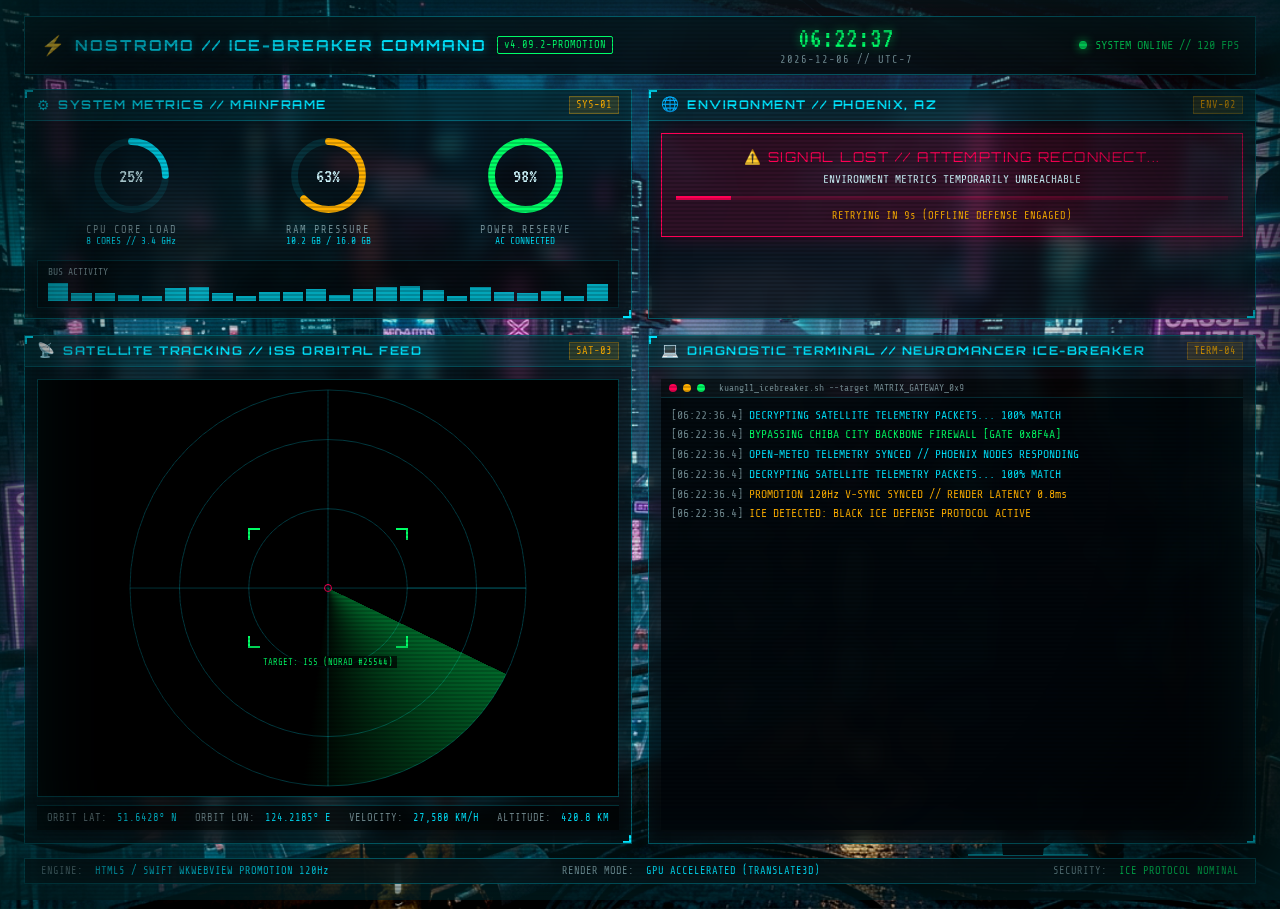
==== CyberpunkSaver/WebContent/index.html @ 202d662b "feat: initial commit for Cyberpunk Command Terminal macOS screensaver (.saver)" ====
<!DOCTYPE html>
<html lang="en">
<head>
  <meta charset="UTF-8">
  <meta name="viewport" content="width=device-width, initial-scale=1.0">
  <title>CYBERPUNK // NOSTROMO TELEMETRY TERMINAL</title>
  <link rel="preconnect" href="https://fonts.googleapis.com">
  <link rel="preconnect" href="https://fonts.gstatic.com" crossorigin>
  <link href="https://fonts.googleapis.com/css2?family=Share+Tech+Mono&family=VT323&family=Orbitron:wght@500;700;900&display=swap" rel="stylesheet">
  <link rel="stylesheet" href="styles.css">
</head>
<body>
  <!-- CRT Screen Overlay Effects -->
  <div class="crt-overlay"></div>
  <div class="scanlines"></div>
  <div class="vignette"></div>

  <!-- LAYER 1: Cyberpunk Balcony City Background & Cat -->
  <div id="layer-background" class="layer-bg">
    <div class="bg-image-wrapper">
      <img src="assets/background.jpg" alt="Cyberpunk City Panorama" id="bg-img">
      <div class="bg-glow"></div>
      <div class="sky-light-trails" id="light-trails"></div>
    </div>

    <!-- Black Cat on Balcony Ledge with Micro-animations -->
    <div class="cat-wrapper" title="Balcony Observer">
      <svg class="cat-svg" viewBox="0 0 120 140" xmlns="http://www.w3.org/2000/svg">
        <defs>
          <radialGradient id="cat-eye-glow" cx="50%" cy="50%" r="50%">
            <stop offset="0%" stop-color="#00ffcc" stop-opacity="1" />
            <stop offset="100%" stop-color="#005544" stop-opacity="0.8" />
          </radialGradient>
          <filter id="neon-glow-cat" x="-20%" y="-20%" width="140%" height="140%">
            <feGaussianBlur stdDeviation="2" result="blur" />
            <feComposite in="SourceGraphic" in2="blur" operator="over" />
          </filter>
        </defs>

        <!-- Balcony Ledge Silhouette Segment -->
        <rect x="0" y="125" width="120" height="15" fill="#0b0e14" />
        <line x1="0" y1="125" x2="120" y2="125" stroke="#00e5ff" stroke-width="1.5" opacity="0.6" />

        <!-- Cat Body Silhouette -->
        <path d="M 35,125 C 30,90 40,65 55,65 C 70,65 80,90 75,125 Z" fill="#05070a" />

        <!-- Cat Head & Ears -->
        <circle cx="55" cy="52" r="16" fill="#05070a" />

        <!-- Left Ear with Twitch Animation -->
        <polygon points="42,44 47,26 54,40" fill="#05070a" class="cat-ear ear-left" />
        <polygon points="44,43 47,29 52,40" fill="#ff0055" opacity="0.4" class="cat-ear ear-left" />

        <!-- Right Ear with Twitch Animation -->
        <polygon points="56,40 63,26 68,44" fill="#05070a" class="cat-ear ear-right" />
        <polygon points="58,40 63,29 66,43" fill="#ff0055" opacity="0.4" class="cat-ear ear-right" />

        <!-- Cybernetic Glowing Eyes (Looking out into the city) -->
        <ellipse cx="48" cy="50" rx="2.5" ry="3.5" fill="url(#cat-eye-glow)" class="cat-eye" />
        <ellipse cx="62" cy="50" rx="2.5" ry="3.5" fill="url(#cat-eye-glow)" class="cat-eye" />

        <!-- Cat Collar Neon Band -->
        <path d="M 43,64 Q 55,68 67,64" stroke="#ff0055" stroke-width="2" fill="none" filter="url(#neon-glow-cat)" />

        <!-- Animated Swaying Tail -->
        <path class="cat-tail" d="M 70,118 Q 95,110 90,80 Q 86,60 96,45" fill="none" stroke="#05070a" stroke-width="5" stroke-linecap="round" />
      </svg>
    </div>
  </div>

  <!-- LAYER 2: 120 FPS Matrix Phosphor Rain Overlay -->
  <canvas id="matrix-canvas" class="layer-matrix"></canvas>

  <!-- LAYER 3: Sci-Fi Nostromo Cassette-Futurist HUD Telemetry -->
  <div id="layer-hud" class="layer-hud">

    <!-- Top Header Bar -->
    <header class="hud-header">
      <div class="hud-brand">
        <span class="brand-icon">⚡</span>
        <span class="brand-title">NOSTROMO // ICE-BREAKER COMMAND</span>
        <span class="brand-tag">v4.09.2-PROMOTION</span>
      </div>
      <div class="hud-clock-widget">
        <div id="clock-time" class="clock-display">00:00:00</div>
        <div id="clock-date" class="date-display">2026-08-04 // UTC-7</div>
      </div>
      <div class="hud-status-badge">
        <span class="status-indicator live-pulse"></span>
        <span id="system-link-status">SYSTEM ONLINE // 120 FPS</span>
      </div>
    </header>

    <!-- Main HUD Grid Layout -->
    <main class="hud-grid">

      <!-- PANEL 1: System Metrics Gauge Panel -->
      <section class="hud-panel panel-sysmetrics" id="panel-sysmetrics">
        <div class="panel-header">
          <span class="panel-icon">⚙</span>
          <h2>SYSTEM METRICS // MAINFRAME</h2>
          <span class="panel-id">SYS-01</span>
        </div>
        <div class="panel-body">
          <div class="gauges-container">
            <!-- CPU Utilization -->
            <div class="gauge-card">
              <div class="gauge-svg-wrap">
                <svg viewBox="0 0 100 100" class="gauge-svg">
                  <circle class="gauge-bg" cx="50" cy="50" r="40" />
                  <circle class="gauge-fill gauge-cpu" cx="50" cy="50" r="40" id="gauge-cpu-fill" />
                </svg>
                <div class="gauge-val" id="cpu-val">42%</div>
              </div>
              <div class="gauge-label">CPU CORE LOAD</div>
              <div class="gauge-sub" id="cpu-sub">8 CORES // 3.4 GHz</div>
            </div>

            <!-- RAM Pressure -->
            <div class="gauge-card">
              <div class="gauge-svg-wrap">
                <svg viewBox="0 0 100 100" class="gauge-svg">
                  <circle class="gauge-bg" cx="50" cy="50" r="40" />
                  <circle class="gauge-fill gauge-ram" cx="50" cy="50" r="40" id="gauge-ram-fill" />
                </svg>
                <div class="gauge-val" id="ram-val">64%</div>
              </div>
              <div class="gauge-label">RAM PRESSURE</div>
              <div class="gauge-sub" id="ram-sub">10.2 GB / 16.0 GB</div>
            </div>

            <!-- Battery / Power State -->
            <div class="gauge-card">
              <div class="gauge-svg-wrap">
                <svg viewBox="0 0 100 100" class="gauge-svg">
                  <circle class="gauge-bg" cx="50" cy="50" r="40" />
                  <circle class="gauge-fill gauge-bat" cx="50" cy="50" r="40" id="gauge-bat-fill" />
                </svg>
                <div class="gauge-val" id="bat-val">98%</div>
              </div>
              <div class="gauge-label">POWER RESERVE</div>
              <div class="gauge-sub" id="bat-sub">AC CONNECTED</div>
            </div>
          </div>

          <!-- Micro Sparkline Activity -->
          <div class="sparkline-bar">
            <span class="sparkline-title">BUS ACTIVITY</span>
            <div class="sparkline-bars" id="sparkline-bars"></div>
          </div>
        </div>
      </section>

      <!-- PANEL 2: Phoenix AZ Environment & Weather Panel -->
      <section class="hud-panel panel-environment" id="panel-environment">
        <div class="panel-header">
          <span class="panel-icon">🌐</span>
          <h2>ENVIRONMENT // PHOENIX, AZ</h2>
          <span class="panel-id">ENV-02</span>
        </div>
        <div class="panel-body">
          <div id="env-content" class="env-content">
            <div class="env-primary">
              <div class="temp-big" id="env-temp">--°C</div>
              <div class="env-condition-wrap">
                <div class="env-condition" id="env-condition">FETCHING METEO TELEMETRY...</div>
                <div class="env-location">LAT 33.4484° N // LON 112.0740° W</div>
              </div>
            </div>

            <div class="env-grid">
              <div class="env-stat">
                <span class="stat-lbl">AIR QUALITY (AQI)</span>
                <span class="stat-val aqi-good" id="env-aqi">--</span>
              </div>
              <div class="env-stat">
                <span class="stat-lbl">HUMIDITY</span>
                <span class="stat-val" id="env-humidity">--%</span>
              </div>
              <div class="env-stat">
                <span class="stat-lbl">WIND SPEED</span>
                <span class="stat-val" id="env-wind">-- KM/H</span>
              </div>
              <div class="env-stat">
                <span class="stat-lbl">API SOURCE</span>
                <span class="stat-val text-dim">OPEN-METEO</span>
              </div>
            </div>
          </div>

          <!-- Fallback Alert Box -->
          <div id="env-fallback" class="fallback-box hidden">
            <div class="fallback-header">⚠️ SIGNAL LOST // ATTEMPTING RECONNECT...</div>
            <div class="fallback-msg">ENVIRONMENT METRICS TEMPORARILY UNREACHABLE</div>
            <div class="fallback-loader">
              <div class="loader-bar" id="fallback-bar"></div>
            </div>
            <div class="fallback-sub">RETRYING IN <span id="retry-timer">10</span>s (OFFLINE DEFENSE ENGAGED)</div>
          </div>
        </div>
      </section>

      <!-- PANEL 3: Satellite Tracking & ISS Feed Panel -->
      <section class="hud-panel panel-satellite" id="panel-satellite">
        <div class="panel-header">
          <span class="panel-icon">📡</span>
          <h2>SATELLITE TRACKING // ISS ORBITAL FEED</h2>
          <span class="panel-id">SAT-03</span>
        </div>
        <div class="panel-body sat-body">
          <div class="sat-viewport">
            <!-- Simulated Tactical Radar Canvas overlay -->
            <canvas id="radar-canvas" class="radar-canvas"></canvas>

            <div class="targeting-reticle">
              <div class="reticle-corner tl"></div>
              <div class="reticle-corner tr"></div>
              <div class="reticle-corner bl"></div>
              <div class="reticle-corner br"></div>
              <div class="reticle-crosshair"></div>
              <div class="reticle-tag">TARGET: ISS (NORAD #25544)</div>
            </div>

            <!-- Video Frame (Strictly Muted) -->
            <iframe
              id="iss-feed-iframe"
              class="sat-iframe"
              src="https://www.youtube-nocookie.com/embed/P9C25Un7xaM?autoplay=1&mute=1&controls=0&loop=1&playlist=P9C25Un7xaM&enablejsapi=1"
              title="ISS Live Orbit Stream"
              frameborder="0"
              allow="autoplay; encrypted-media"
              muted>
            </iframe>
          </div>

          <div class="sat-telemetry-bar">
            <div class="sat-readout">
              <span class="sat-lbl">ORBIT LAT:</span>
              <span class="sat-val" id="iss-lat">51.6428° N</span>
            </div>
            <div class="sat-readout">
              <span class="sat-lbl">ORBIT LON:</span>
              <span class="sat-val" id="iss-lon">124.2185° E</span>
            </div>
            <div class="sat-readout">
              <span class="sat-lbl">VELOCITY:</span>
              <span class="sat-val">27,580 KM/H</span>
            </div>
            <div class="sat-readout">
              <span class="sat-lbl">ALTITUDE:</span>
              <span class="sat-val">420.8 KM</span>
            </div>
          </div>
        </div>
      </section>

      <!-- PANEL 4: Diagnostic ICE-Breaker Console Terminal -->
      <section class="hud-panel panel-terminal" id="panel-terminal">
        <div class="panel-header">
          <span class="panel-icon">💻</span>
          <h2>DIAGNOSTIC TERMINAL // NEUROMANCER ICE-BREAKER</h2>
          <span class="panel-id">TERM-04</span>
        </div>
        <div class="panel-body terminal-body">
          <div class="terminal-toolbar">
            <span class="term-btn term-red"></span>
            <span class="term-btn term-yellow"></span>
            <span class="term-btn term-green"></span>
            <span class="term-title">kuang11_icebreaker.sh --target MATRIX_GATEWAY_0x9</span>
          </div>
          <div class="terminal-logs" id="terminal-logs">
            <!-- Dynamic typewriter logs populated via app.js -->
          </div>
        </div>
      </section>

    </main>

    <!-- Footer Bar -->
    <footer class="hud-footer">
      <div class="footer-item">
        <span class="footer-label">ENGINE:</span>
        <span class="footer-val">HTML5 / SWIFT WKWEBVIEW PROMOTION 120Hz</span>
      </div>
      <div class="footer-item">
        <span class="footer-label">RENDER MODE:</span>
        <span class="footer-val">GPU ACCELERATED (TRANSLATE3D)</span>
      </div>
      <div class="footer-item">
        <span class="footer-label">SECURITY:</span>
        <span class="footer-val text-green">ICE PROTOCOL NOMINAL</span>
      </div>
    </footer>

  </div>

  <script src="app.js"></script>
</body>
</html>
---- CyberpunkSaver/WebContent/styles.css ----
/* ==========================================================================
   CYBERPUNK // NOSTROMO HUD DESIGN SYSTEM & STYLESHEET
   Cassette-Futurist Wireframe Aesthetic for ProMotion 120 FPS Screensaver
   ========================================================================== */

:root {
  --bg-dark: #040609;
  --panel-bg: rgba(6, 12, 16, 0.72);
  --panel-border: rgba(0, 229, 255, 0.4);
  --panel-border-bright: #00e5ff;
  
  --neon-green: #00ff66;
  --neon-cyan: #00e5ff;
  --neon-amber: #ffb000;
  --neon-pink: #ff0055;
  --neon-blue: #0077ff;
  
  --text-main: #d0f8ff;
  --text-dim: rgba(208, 248, 255, 0.55);
  
  --font-mono: 'Share Tech Mono', 'Courier New', monospace;
  --font-display: 'Orbitron', sans-serif;
  --font-crt: 'VT323', monospace;
}

*, *::before, *::after {
  box-sizing: border-box;
  margin: 0;
  padding: 0;
}

html, body {
  width: 100%;
  height: 100%;
  overflow: hidden;
  background-color: var(--bg-dark);
  color: var(--text-main);
  font-family: var(--font-mono);
  user-select: none;
  -webkit-font-smoothing: antialiased;
}

/* ==========================================================================
   CRT SCREEN EFFECTS (Scanlines, CRT Flicker, Vignette)
   ========================================================================== */

.crt-overlay {
  position: absolute;
  top: 0; left: 0; width: 100%; height: 100%;
  pointer-events: none;
  z-index: 100;
  background: radial-gradient(circle at center, transparent 60%, rgba(0, 0, 0, 0.6) 100%);
}

.scanlines {
  position: absolute;
  top: 0; left: 0; width: 100%; height: 100%;
  pointer-events: none;
  z-index: 101;
  background: linear-gradient(
    rgba(18, 16, 16, 0) 50%, 
    rgba(0, 0, 0, 0.25) 50%
  );
  background-size: 100% 4px;
  opacity: 0.7;
}

.vignette {
  position: absolute;
  top: 0; left: 0; width: 100%; height: 100%;
  pointer-events: none;
  z-index: 102;
  box-shadow: inset 0 0 100px rgba(0, 229, 255, 0.15), inset 0 0 40px rgba(0, 0, 0, 0.9);
}

/* ==========================================================================
   LAYER 1: BACKGROUND CITY PANORAMA & BLACK CAT
   ========================================================================== */

.layer-bg {
  position: absolute;
  top: 0; left: 0; width: 100%; height: 100%;
  z-index: 1;
  transform: translate3d(0, 0, 0);
  will-change: transform;
}

.bg-image-wrapper {
  position: relative;
  width: 100%;
  height: 100%;
}

#bg-img {
  width: 100%;
  height: 100%;
  object-fit: cover;
  filter: contrast(1.1) brightness(0.85) saturate(1.2);
  transform: scale(1.02);
}

.bg-glow {
  position: absolute;
  top: 0; left: 0; width: 100%; height: 100%;
  background: radial-gradient(circle at 70% 30%, rgba(255, 0, 85, 0.15), transparent 50%),
              radial-gradient(circle at 20% 70%, rgba(0, 229, 255, 0.12), transparent 50%);
  mix-blend-mode: screen;
  pointer-events: none;
}

/* Black Cat on Balcony Animation */
.cat-wrapper {
  position: absolute;
  bottom: 30px;
  right: 15%;
  width: 120px;
  height: 140px;
  z-index: 3;
  filter: drop-shadow(0 0 8px rgba(0, 229, 255, 0.4));
  transform: translate3d(0, 0, 0);
}

.cat-svg {
  width: 100%;
  height: 100%;
}

/* Cat Ear Twitch Animations */
.ear-left {
  transform-origin: 47px 35px;
  animation: earTwitchLeft 8s infinite ease-in-out;
}

.ear-right {
  transform-origin: 63px 35px;
  animation: earTwitchRight 9s infinite ease-in-out;
}

@keyframes earTwitchLeft {
  0%, 90%, 100% { transform: rotate(0deg); }
  92% { transform: rotate(-8deg); }
  94% { transform: rotate(2deg); }
  96% { transform: rotate(-4deg); }
}

@keyframes earTwitchRight {
  0%, 88%, 100% { transform: rotate(0deg); }
  90% { transform: rotate(6deg); }
  92% { transform: rotate(-2deg); }
  95% { transform: rotate(8deg); }
}

/* Cat Tail Sway Animation */
.cat-tail {
  transform-origin: 70px 118px;
  animation: tailSway 5s infinite ease-in-out;
}

@keyframes tailSway {
  0%, 100% {
    d: path("M 70,118 Q 95,110 90,80 Q 86,60 96,45");
  }
  50% {
    d: path("M 70,118 Q 102,112 95,75 Q 90,55 104,40");
  }
}

/* ==========================================================================
   LAYER 2: MATRIX PHOSPHOR RAIN (HTML5 CANVAS)
   ========================================================================== */

.layer-matrix {
  position: absolute;
  top: 0; left: 0; width: 100%; height: 100%;
  z-index: 2;
  pointer-events: none;
  opacity: 0.25; /* 25% Opacity so background city remains crisp */
  mix-blend-mode: screen;
  transform: translate3d(0, 0, 0);
  will-change: transform;
}

/* ==========================================================================
   LAYER 3: SCI-FI HUD TELEMETRY OVERLAY
   ========================================================================== */

.layer-hud {
  position: absolute;
  top: 0; left: 0; width: 100%; height: 100%;
  z-index: 10;
  display: flex;
  flex-direction: column;
  justify-content: space-between;
  padding: 16px 24px;
  pointer-events: none;
  transform: translate3d(0, 0, 0);
}

.hud-panel {
  pointer-events: auto;
  background: var(--panel-bg);
  backdrop-filter: blur(8px);
  -webkit-backdrop-filter: blur(8px);
  border: 1px solid var(--panel-border);
  box-shadow: 0 0 15px rgba(0, 229, 255, 0.08), inset 0 0 15px rgba(0, 229, 255, 0.05);
  position: relative;
  overflow: hidden;
}

/* Nostromo Corner Wireframe Accents */
.hud-panel::before {
  content: '';
  position: absolute;
  top: 0; left: 0;
  width: 8px; height: 8px;
  border-top: 2px solid var(--neon-cyan);
  border-left: 2px solid var(--neon-cyan);
}

.hud-panel::after {
  content: '';
  position: absolute;
  bottom: 0; right: 0;
  width: 8px; height: 8px;
  border-bottom: 2px solid var(--neon-cyan);
  border-right: 2px solid var(--neon-cyan);
}

.panel-header {
  background: rgba(0, 229, 255, 0.1);
  border-bottom: 1px solid rgba(0, 229, 255, 0.25);
  padding: 6px 12px;
  display: flex;
  align-items: center;
  gap: 8px;
}

.panel-icon {
  color: var(--neon-cyan);
  font-size: 0.9rem;
}

.panel-header h2 {
  font-family: var(--font-display);
  font-size: 0.75rem;
  letter-spacing: 1.5px;
  color: var(--neon-cyan);
  flex-grow: 1;
}

.panel-id {
  font-size: 0.65rem;
  color: var(--neon-amber);
  background: rgba(255, 176, 0, 0.15);
  padding: 2px 6px;
  border: 1px solid rgba(255, 176, 0, 0.3);
}

.panel-body {
  padding: 12px;
}

/* Header Bar */
.hud-header {
  display: flex;
  justify-content: space-between;
  align-items: center;
  background: rgba(6, 12, 16, 0.85);
  border: 1px solid var(--panel-border);
  padding: 8px 16px;
  backdrop-filter: blur(10px);
}

.hud-brand {
  display: flex;
  align-items: center;
  gap: 10px;
}

.brand-icon {
  color: var(--neon-amber);
  font-size: 1.2rem;
  animation: pulseAmber 2s infinite alternate;
}

.brand-title {
  font-family: var(--font-display);
  font-size: 0.95rem;
  font-weight: 700;
  letter-spacing: 2px;
  color: var(--neon-cyan);
  text-shadow: 0 0 8px rgba(0, 229, 255, 0.5);
}

.brand-tag {
  font-size: 0.65rem;
  color: var(--neon-green);
  border: 1px solid var(--neon-green);
  padding: 2px 6px;
  border-radius: 2px;
}

.hud-clock-widget {
  text-align: center;
}

.clock-display {
  font-family: var(--font-crt);
  font-size: 1.8rem;
  color: var(--neon-green);
  text-shadow: 0 0 10px rgba(0, 255, 102, 0.6);
  line-height: 1;
}

.date-display {
  font-size: 0.65rem;
  color: var(--text-dim);
  letter-spacing: 1px;
}

.hud-status-badge {
  display: flex;
  align-items: center;
  gap: 8px;
  font-size: 0.75rem;
  color: var(--neon-green);
}

.live-pulse {
  width: 8px;
  height: 8px;
  background-color: var(--neon-green);
  border-radius: 50%;
  box-shadow: 0 0 10px var(--neon-green);
  animation: blinkGreen 1s infinite alternate;
}

/* HUD Grid Layout */
.hud-grid {
  display: grid;
  grid-template-columns: 1fr 1fr;
  grid-template-rows: 230px 1fr;
  gap: 16px;
  margin: 14px 0;
  flex-grow: 1;
}

/* Gauges Container */
.gauges-container {
  display: flex;
  justify-content: space-around;
  align-items: center;
  gap: 12px;
}

.gauge-card {
  display: flex;
  flex-direction: column;
  align-items: center;
}

.gauge-svg-wrap {
  position: relative;
  width: 85px;
  height: 85px;
}

.gauge-svg {
  width: 100%;
  height: 100%;
  transform: rotate(-90deg);
}

.gauge-bg {
  fill: none;
  stroke: rgba(0, 229, 255, 0.12);
  stroke-width: 8;
}

.gauge-fill {
  fill: none;
  stroke-width: 8;
  stroke-dasharray: 251.2;
  stroke-dashoffset: 120;
  stroke-linecap: round;
  transition: stroke-dashoffset 0.5s ease-out;
}

.gauge-cpu { stroke: var(--neon-cyan); }
.gauge-ram { stroke: var(--neon-amber); }
.gauge-bat { stroke: var(--neon-green); }

.gauge-val {
  position: absolute;
  top: 50%; left: 50%;
  transform: translate(-50%, -50%);
  font-family: var(--font-crt);
  font-size: 1.3rem;
  color: var(--text-main);
}

.gauge-label {
  font-size: 0.65rem;
  color: var(--text-dim);
  margin-top: 6px;
  letter-spacing: 1px;
}

.gauge-sub {
  font-size: 0.6rem;
  color: var(--neon-cyan);
}

/* Sparkline Bar */
.sparkline-bar {
  margin-top: 14px;
  background: rgba(0, 0, 0, 0.4);
  padding: 6px 10px;
  border: 1px solid rgba(0, 229, 255, 0.15);
}

.sparkline-title {
  font-size: 0.6rem;
  color: var(--text-dim);
  display: block;
  margin-bottom: 4px;
}

.sparkline-bars {
  display: flex;
  align-items: flex-end;
  height: 20px;
  gap: 3px;
}

.sparkline-col {
  flex-grow: 1;
  background: var(--neon-cyan);
  opacity: 0.7;
  transition: height 0.3s ease;
}

/* Environment Panel */
.env-primary {
  display: flex;
  align-items: center;
  gap: 16px;
  margin-bottom: 14px;
}

.temp-big {
  font-family: var(--font-crt);
  font-size: 3.2rem;
  color: var(--neon-amber);
  text-shadow: 0 0 12px rgba(255, 176, 0, 0.5);
  line-height: 1;
}

.env-condition {
  font-size: 0.9rem;
  color: var(--text-main);
  letter-spacing: 1px;
}

.env-location {
  font-size: 0.65rem;
  color: var(--text-dim);
  margin-top: 4px;
}

.env-grid {
  display: grid;
  grid-template-columns: 1fr 1fr;
  gap: 10px;
  background: rgba(0, 0, 0, 0.3);
  padding: 10px;
  border: 1px solid rgba(0, 229, 255, 0.15);
}

.env-stat {
  display: flex;
  flex-direction: column;
}

.stat-lbl {
  font-size: 0.6rem;
  color: var(--text-dim);
}

.stat-val {
  font-size: 0.85rem;
  color: var(--neon-green);
  font-weight: bold;
}

.aqi-good { color: var(--neon-green); }
.aqi-moderate { color: var(--neon-amber); }
.aqi-unhealthy { color: var(--neon-pink); }

/* Fallback Alert Styling */
.fallback-box {
  background: rgba(255, 0, 85, 0.15);
  border: 1px solid var(--neon-pink);
  padding: 14px;
  text-align: center;
  box-shadow: 0 0 20px rgba(255, 0, 85, 0.2);
}

.fallback-box.hidden { display: none; }

.fallback-header {
  font-family: var(--font-display);
  font-size: 0.85rem;
  color: var(--neon-pink);
  letter-spacing: 1.5px;
  animation: blinkRed 1s infinite alternate;
}

.fallback-msg {
  font-size: 0.7rem;
  color: var(--text-main);
  margin: 8px 0;
}

.fallback-loader {
  width: 100%;
  height: 4px;
  background: rgba(255, 0, 85, 0.2);
  margin: 10px 0;
  overflow: hidden;
}

.loader-bar {
  width: 0%;
  height: 100%;
  background: var(--neon-pink);
  transition: width 1s linear;
}

.fallback-sub {
  font-size: 0.65rem;
  color: var(--neon-amber);
}

/* Satellite Tracking Panel */
.sat-body {
  display: flex;
  flex-direction: column;
  height: calc(100% - 32px);
}

.sat-viewport {
  position: relative;
  flex-grow: 1;
  background: #000;
  border: 1px solid rgba(0, 229, 255, 0.3);
  overflow: hidden;
}

.sat-iframe {
  width: 100%;
  height: 100%;
  border: none;
  filter: contrast(1.2) hue-rotate(180deg) saturate(1.5);
  opacity: 0.8;
  pointer-events: none;
}

.radar-canvas {
  position: absolute;
  top: 0; left: 0; width: 100%; height: 100%;
  pointer-events: none;
  z-index: 2;
}

.targeting-reticle {
  position: absolute;
  top: 50%; left: 50%;
  transform: translate(-50%, -50%);
  width: 160px; height: 120px;
  pointer-events: none;
  z-index: 3;
}

.reticle-corner {
  position: absolute;
  width: 12px; height: 12px;
  border-color: var(--neon-green);
  border-style: solid;
}
.reticle-corner.tl { top: 0; left: 0; border-width: 2px 0 0 2px; }
.reticle-corner.tr { top: 0; right: 0; border-width: 2px 2px 0 0; }
.reticle-corner.bl { bottom: 0; left: 0; border-width: 0 0 2px 2px; }
.reticle-corner.br { bottom: 0; right: 0; border-width: 0 2px 2px 0; }

.reticle-crosshair {
  position: absolute;
  top: 50%; left: 50%;
  transform: translate(-50%, -50%);
  width: 8px; height: 8px;
  border: 1px solid var(--neon-pink);
  border-radius: 50%;
}

.reticle-tag {
  position: absolute;
  bottom: -20px;
  left: 50%;
  transform: translateX(-50%);
  font-size: 0.55rem;
  color: var(--neon-green);
  background: rgba(0, 0, 0, 0.7);
  padding: 1px 4px;
  white-space: nowrap;
}

.sat-telemetry-bar {
  display: flex;
  justify-content: space-between;
  background: rgba(0, 0, 0, 0.6);
  padding: 6px 10px;
  border-top: 1px solid rgba(0, 229, 255, 0.2);
  margin-top: 8px;
}

.sat-readout {
  font-size: 0.65rem;
}
.sat-lbl { color: var(--text-dim); margin-right: 4px; }
.sat-val { color: var(--neon-cyan); }

/* Diagnostic ICE Terminal Panel */
.terminal-body {
  height: calc(100% - 32px);
  display: flex;
  flex-direction: column;
}

.terminal-toolbar {
  display: flex;
  align-items: center;
  gap: 6px;
  background: rgba(0, 0, 0, 0.5);
  padding: 4px 8px;
  border-bottom: 1px solid rgba(0, 229, 255, 0.15);
}

.term-btn {
  width: 8px; height: 8px;
  border-radius: 50%;
}
.term-red { background: var(--neon-pink); }
.term-yellow { background: var(--neon-amber); }
.term-green { background: var(--neon-green); }

.term-title {
  font-size: 0.6rem;
  color: var(--text-dim);
  margin-left: 8px;
}

.terminal-logs {
  flex-grow: 1;
  background: rgba(2, 6, 10, 0.9);
  padding: 10px;
  font-family: var(--font-mono);
  font-size: 0.72rem;
  line-height: 1.45;
  color: var(--neon-green);
  overflow-y: auto;
  scrollbar-width: none;
}

.terminal-logs::-webkit-scrollbar { display: none; }

.log-line {
  margin-bottom: 3px;
  word-break: break-all;
}

.log-time { color: var(--text-dim); margin-right: 6px; }
.log-warn { color: var(--neon-amber); }
.log-alert { color: var(--neon-pink); }
.log-sys { color: var(--neon-cyan); }

.cursor-blink {
  display: inline-block;
  width: 8px; height: 14px;
  background: var(--neon-green);
  vertical-align: middle;
  animation: blinkCursor 0.8s infinite;
}

/* Footer Bar */
.hud-footer {
  display: flex;
  justify-content: space-between;
  align-items: center;
  background: rgba(6, 12, 16, 0.85);
  border: 1px solid var(--panel-border);
  padding: 6px 16px;
  backdrop-filter: blur(10px);
}

.footer-item {
  font-size: 0.65rem;
}
.footer-label { color: var(--text-dim); margin-right: 6px; }
.footer-val { color: var(--neon-cyan); }
.text-green { color: var(--neon-green); }

/* Animations */
@keyframes blinkGreen { 0% { opacity: 0.3; } 100% { opacity: 1; } }
@keyframes blinkRed { 0% { opacity: 0.4; } 100% { opacity: 1; } }
@keyframes pulseAmber { 0% { opacity: 0.6; } 100% { opacity: 1; } }
@keyframes blinkCursor { 0%, 49% { opacity: 1; } 50%, 100% { opacity: 0; } }
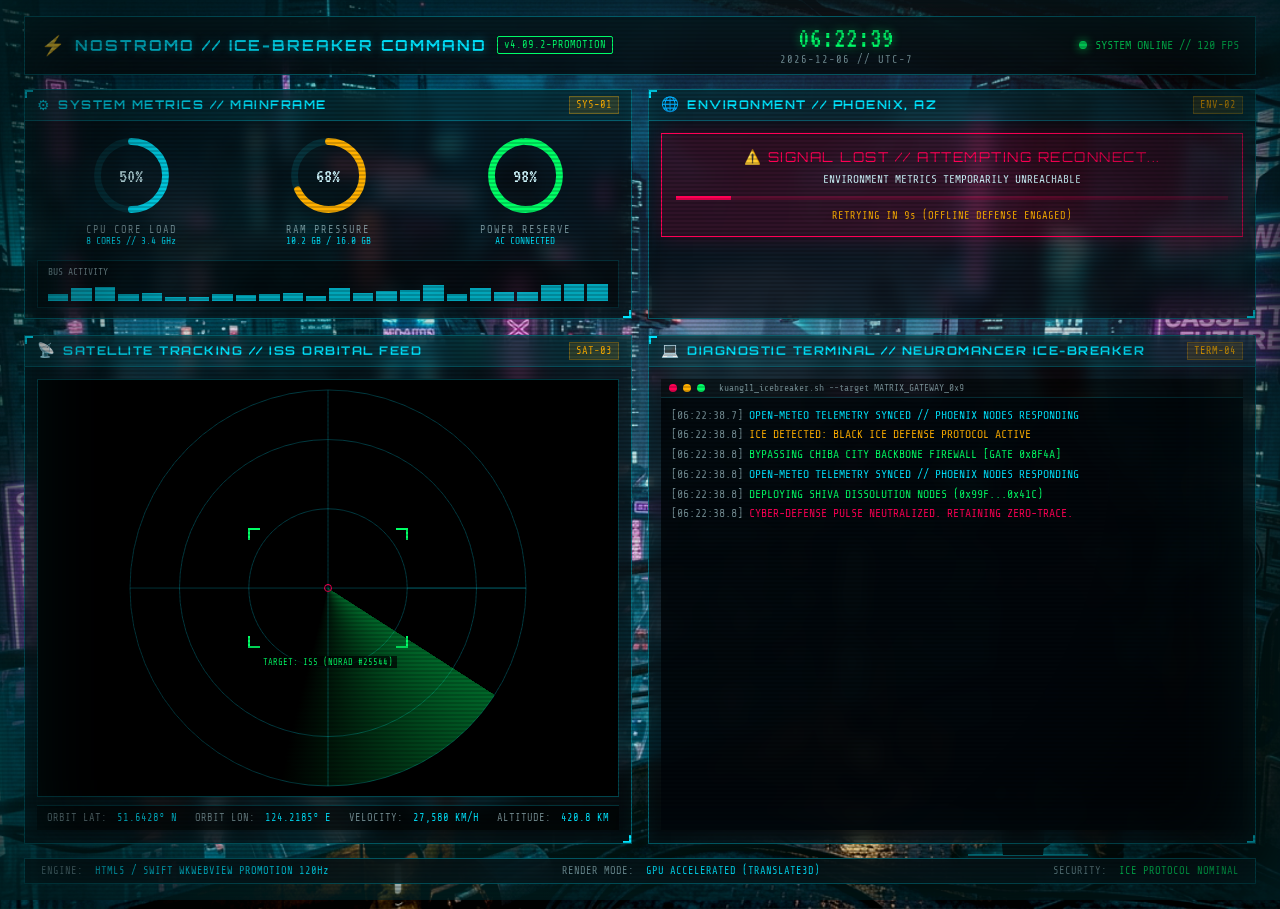
==== commit 191f6762: "fix: resolve black screen issue in WKWebView ScreenSaverView bundle loading and ATS settings" ====
--- a/CyberpunkSaver/WebContent/index.html
+++ b/CyberpunkSaver/WebContent/index.html
@@ -1,5 +1,5 @@
 <!DOCTYPE html>
-<html lang="en">
+<html lang="en" style="background-color: #040609 !important; color: #00ff66;">
 <head>
   <meta charset="UTF-8">
   <meta name="viewport" content="width=device-width, initial-scale=1.0">
@@ -9,7 +9,7 @@
   <link href="https://fonts.googleapis.com/css2?family=Share+Tech+Mono&family=VT323&family=Orbitron:wght@500;700;900&display=swap" rel="stylesheet">
   <link rel="stylesheet" href="styles.css">
 </head>
-<body>
+<body style="background-color: #040609 !important; color: #00ff66; margin: 0; padding: 0; overflow: hidden;">
   <!-- CRT Screen Overlay Effects -->
   <div class="crt-overlay"></div>
   <div class="scanlines"></div>
@@ -18,7 +18,7 @@
   <!-- LAYER 1: Cyberpunk Balcony City Background & Cat -->
   <div id="layer-background" class="layer-bg">
     <div class="bg-image-wrapper">
-      <img src="assets/background.jpg" alt="Cyberpunk City Panorama" id="bg-img">
+      <img src="assets/background.jpg" alt="Cyberpunk City Panorama" id="bg-img" onerror="this.style.display='none';">
       <div class="bg-glow"></div>
       <div class="sky-light-trails" id="light-trails"></div>
     </div>
@@ -209,7 +209,7 @@
         </div>
         <div class="panel-body sat-body">
           <div class="sat-viewport">
-            <!-- Simulated Tactical Radar Canvas overlay -->
+            <!-- Tactical Radar Canvas overlay -->
             <canvas id="radar-canvas" class="radar-canvas"></canvas>
 
             <div class="targeting-reticle">
